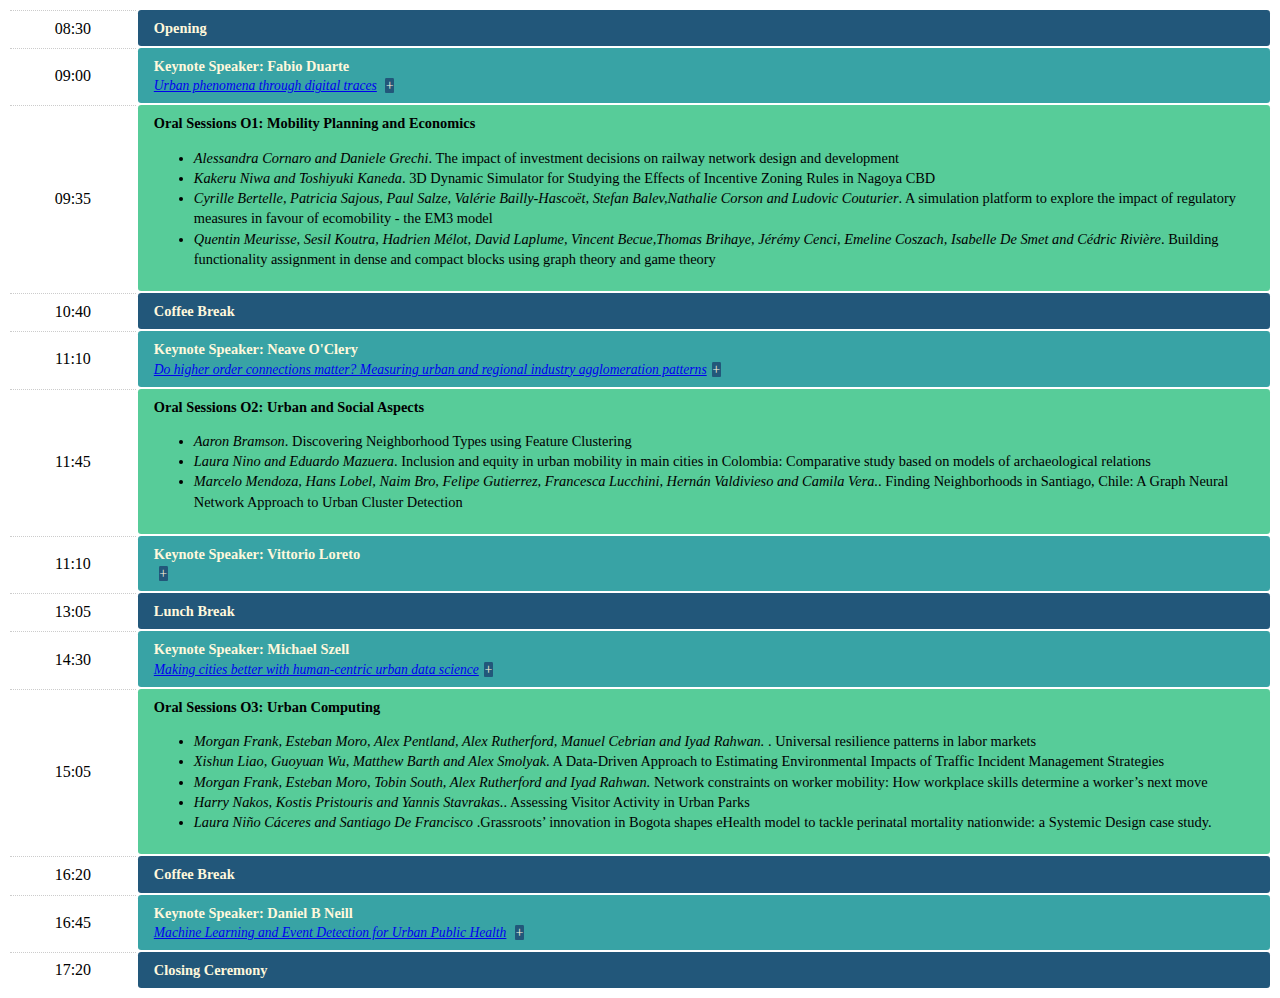
==== program.html @ 53a62a82 "program web version" ====
<!DOCTYPE html>
<html>

<head>
    <title>Urban Complex Systems 2021 - Program</title>
    <link rel="stylesheet" href="css/program.css">
  <meta name="description" content="Urban Complex Systems 2021"
/>

  <meta name="keywords" content="urban, complex systems, city"
/>
</head>
<script>
    function extend(e){
        console.log(e)
        var x = document.getElementById(e+"-abstract");
        if (x.style.display === "none") {
            x.style.display = "block";
        } else {
            x.style.display = "none";
        }
    }
</script>
<body>
    <table>
            <tr>
                <th>08:30</th>
                <td class="event">Opening</td>
            </tr>
            <tr>
                <th>09:00</th>
                <td class="keynote">Keynote Speaker: Fabio Duarte 
                    <span class='title-talk'><a href='speakers.html#1' target="blank">Urban phenomena through digital traces</a> <span id='duarte' onclick="extend(this.id)" class='btn_extend'>&#43;</span> </span>
                    <span class="abstract"id='duarte-abstract' style="display: none;">As layers of networks and digital information blanket urban space, new approaches to the study of the built environment are emerging. The way we describe and understand cities is being radically transformed—as are the tools we use to design them. In this presentation, I will explore how we can use digital tools to understand urban phenomena in novel ways. In Desirable Streets, I will explore how we can quantify what makes some street more desirable than others by analyzing hundreds of thousands of actual pedestrians trips in Boston, based on data collected via self-tracking apps. In Favela 4D I will show how we’re combining community involvement with handheld laser scanning technologies and methods to mathematically understand the complex urban environment of informal settlements in Rio de Janeiro.</span>
                </td>
            </tr>
            <tr>
                <th>09:35</th>
                <td class="oral">Oral Sessions O1: Mobility Planning and Economics
                    <ul>
                        <li><span class="author">Alessandra Cornaro and Daniele Grechi</span>. The impact of investment decisions on railway network design and development</li>
                        <li><span class="author">Kakeru Niwa and Toshiyuki Kaneda</span>. 3D Dynamic Simulator for Studying the Effects of Incentive Zoning Rules in Nagoya CBD</li>
                        <li><span class="author">Cyrille Bertelle, Patricia Sajous, Paul Salze, Valérie Bailly-Hascoët, Stefan Balev,Nathalie Corson and Ludovic Couturier</span>. A simulation platform to explore the impact of regulatory measures in favour of ecomobility - the EM3 model</li>
                        <li><span class="author">Quentin Meurisse, Sesil Koutra, Hadrien Mélot, David Laplume, Vincent Becue,Thomas Brihaye, Jérémy Cenci, Emeline Coszach, Isabelle De Smet and Cédric
                            Rivière</span>.
                            Building functionality assignment in dense and compact blocks using graph theory and game theory</li>
                    </ul>
                </td>
            </tr>
            <tr>
                <th>10:40</th>
                <td class="event">Coffee Break</td>
            </tr>
            <tr>
                <th>11:10</th>
                <td class="keynote">Keynote Speaker: Neave O'Clery 
                    <span class="title-talk"><a href='speakers.html#3' target="blank">Do higher order connections matter? Measuring urban and regional industry agglomeration patterns</a><span id="ocleary" onclick="extend(this.id)" class="btn_extend">&#43;</span></span>
                    <span id="ocleary-abstract" style="display: none;" class="abstract"> This talk will discuss a number of recent papers on the theme of measuring urban and regional industry agglomeration patterns. In particular, we will focus on the role of high order inter-industry connections, as encoded in the topology of industry networks or ’spaces', typically ignored in most common measures of industry agglomeration. Using data for the US, Ireland, Colombia and the UK, we show that these connections can play a key role in predicting a range of quantities such as local industry entry and employment growth.</span>
                </td>
            </tr>
            <tr>
                <th>11:45</th>
                <td class="oral">Oral Sessions O2: Urban and Social Aspects
                    <ul>
                        <li><span class="author">Aaron Bramson</span>. Discovering Neighborhood Types using Feature Clustering</li>
                        <li><span class="author">Laura Nino and Eduardo Mazuera</span>. Inclusion and equity in urban mobility in main cities in Colombia: Comparative study based on models of archaeological relations</li>
                        <li><span class="author">Marcelo Mendoza, Hans Lobel, Naim Bro, Felipe Gutierrez, Francesca Lucchini, Hernán Valdivieso and Camila Vera.</span>. Finding Neighborhoods in Santiago, Chile: A Graph Neural Network Approach to Urban Cluster Detection</li>
                    </ul>
                </td>
            </tr>
            <tr>
                <th>11:10</th>
                <td class="keynote">Keynote Speaker: Vittorio Loreto
                    <span class="title-talk"><a href='speakers.html#5' target="blank"></a> <span id="loreto" onclick="extend(this.id)" class="btn_extend">&#43;</span></span>
                    <span id="loreto-abstract" style="display: none;"></span>
                </td>
            </tr>
            <tr>
                <th>13:05</th>
                <td class="event">Lunch Break</td>
            </tr>
            <tr>
                <th>14:30</th>
                <td class="keynote">Keynote Speaker: Michael Szell
                    <span class="title-talk"> <a href='speakers.html#4' target="blank">Making cities better with human-centric urban data science</a><span id="szell" onclick="extend(this.id)" class="btn_extend">&#43;</span></span>
                    <span id="szell-abstract" style="display: none;" class='abstract'>Making our cities better and sustainable is key to solving the climate and urban transport crises. To this end, urban data science offers new tools to quantify societal problems in cities and to propose human-centric solutions to policy makers. In this talk I outline our recent and ongoing efforts towards that end, focusing on urban transport and vulnerable road users. I discuss inequalities between transport modes through mobility space and collision threat distributions, and automated methods based on network science to generate and merge bicycle networks and to identify their gaps, for different urban development stages. All research comes with concrete policy recommendations that significantly increase urban livability, public health, and decarbonization./span>
                </td>
            </tr>
            <tr>
                <th>15:05</th>
                <td class="oral">Oral Sessions O3: Urban Computing
                    <ul>
                        <li><span class="author">Morgan Frank, Esteban Moro, Alex Pentland, Alex Rutherford, Manuel Cebrian and Iyad Rahwan. </span>. Universal resilience patterns in labor markets</li>
                        <li><span class="author">Xishun Liao, Guoyuan Wu, Matthew Barth and Alex Smolyak</span>. A Data-Driven Approach to Estimating Environmental Impacts of Traffic Incident Management Strategies</li>
                        <li><span class="author">Morgan Frank, Esteban Moro, Tobin South, Alex Rutherford and Iyad Rahwan. </span> Network constraints on worker mobility: How workplace skills determine a worker’s next move</li>
                        <li><span class="author">Harry Nakos, Kostis Pristouris and Yannis Stavrakas.</span>. Assessing Visitor Activity in Urban Parks </li>
                        <li><span class="author">Laura Niño Cáceres and Santiago De Francisco </span>.Grassroots’ innovation in Bogota shapes eHealth model to tackle perinatal mortality nationwide: a Systemic Design case study.</li>
                    </ul>
                </td>
            </tr>
            <tr>
                <th>16:20</th>
                <td class="event">Coffee Break</td>
            </tr>
            <tr>
                <th>16:45</th>
                <td class="keynote">Keynote Speaker: Daniel B Neill
                    <span class="title-talk"><a href='speakers.html#1' target="blank">Machine Learning and Event Detection for Urban Public Health</a> <span id="neill" onclick="extend(this.id)" class="btn_extend">&#43;</span></span>
                    <span id="neill-abstract" style="display: none;" class="abstract">This talk will present new machine learning algorithms which can assist cities in monitoring and improving population health. First, we describe new approaches for targeting health interventions to address the opioid crisis. Our methods provide situational awareness of emerging patterns of overdoses, opioid use disorder, and risk behaviors at the geographic, subpopulation, and individual levels, as well as identifying networks of physicians and dispensaries engaged in unsafe opioid prescribing behaviors. Second, we describe a new event detection approach that provides public health practitioners with a "safety net" to detect newly emerging disease outbreaks and other previously unknown but potentially relevant patterns, using free-text chief complaint data from hospital emergency departments. Together, these methods will provide city public health agencies with a suite of tools and methods to improve the overall quality of population health and reduce health disparities.</span>
                </td>
            </tr>
            <tr>
                <th>17:20</th>
                <td class="event">Closing Ceremony</td>
            </tr>
            
    </table>
</body>
</html>
---- css/program.css ----
table {
    width: 100%;
  }

table tr:nth-child(even) th {
    font-weight: normal;
}

table th,
table td {
    padding: 0.5rem 1rem;
  }
  
table th {
    width: 10%;
    font-weight: normal;
    border-top: thin dotted #ccc;
}
  
table td {
    width: 90%;
    font-size: 0.9rem;
    line-height: 1.4;
    border-radius: 0.2rem;
    transition: opacity 0.3s ease;
    font-weight: bold;
}
  
table td > span {
    display: block;
    font-weight: normal;
}

table td > ul {
    font-weight: normal;
}

.title-talk {
    font-style: italic;
    font-size: 0.85rem;
}

.abstract{
    font-size: 0.8rem;
    padding-left: 1rem;
    padding-right: 1rem;
    padding-top: 0.5rem;
}

.author {
    font-style: italic;
}
  
.keynote {
    background-color: #38A3A5;
    color: cornsilk;
  }
  
.event {
    background-color: #22577A;
    color: cornsilk;
  }
  
  
.oral {
    background-color: #57CC99;
  }

.btn_extend {
    border-radius: 10%;
    background: #22577A;
    margin-left: 0.3rem;
    width: auto;
    aspect-ratio: 1/1;
}
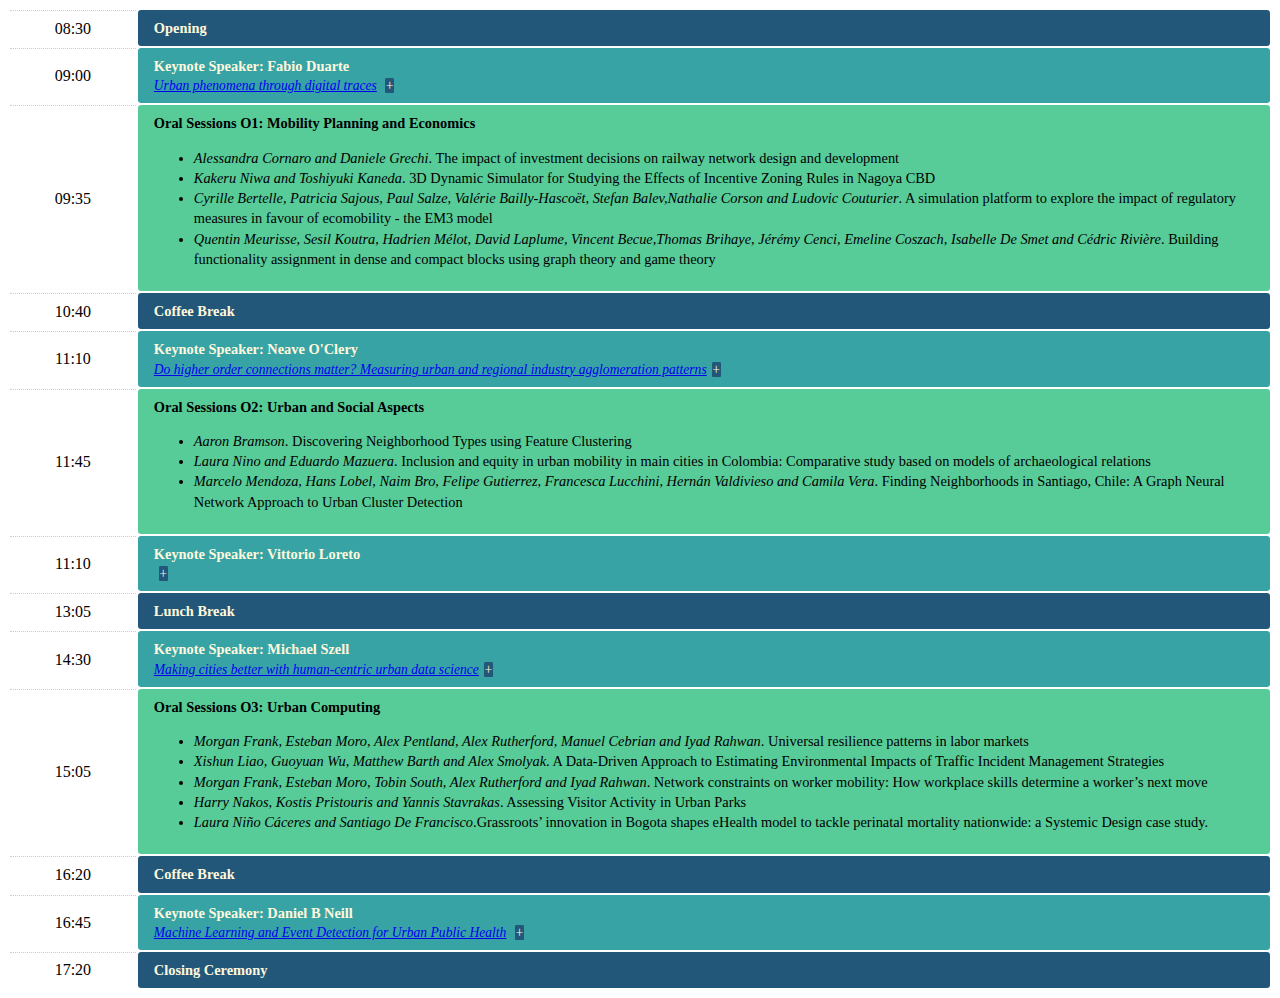
==== commit 19614bd2: "program web version - fix punti" ====
--- a/program.html
+++ b/program.html
@@ -64,7 +64,7 @@
                     <ul>
                         <li><span class="author">Aaron Bramson</span>. Discovering Neighborhood Types using Feature Clustering</li>
                         <li><span class="author">Laura Nino and Eduardo Mazuera</span>. Inclusion and equity in urban mobility in main cities in Colombia: Comparative study based on models of archaeological relations</li>
-                        <li><span class="author">Marcelo Mendoza, Hans Lobel, Naim Bro, Felipe Gutierrez, Francesca Lucchini, Hernán Valdivieso and Camila Vera.</span>. Finding Neighborhoods in Santiago, Chile: A Graph Neural Network Approach to Urban Cluster Detection</li>
+                        <li><span class="author">Marcelo Mendoza, Hans Lobel, Naim Bro, Felipe Gutierrez, Francesca Lucchini, Hernán Valdivieso and Camila Vera</span>. Finding Neighborhoods in Santiago, Chile: A Graph Neural Network Approach to Urban Cluster Detection</li>
                     </ul>
                 </td>
             </tr>
@@ -90,11 +90,11 @@
                 <th>15:05</th>
                 <td class="oral">Oral Sessions O3: Urban Computing
                     <ul>
-                        <li><span class="author">Morgan Frank, Esteban Moro, Alex Pentland, Alex Rutherford, Manuel Cebrian and Iyad Rahwan. </span>. Universal resilience patterns in labor markets</li>
+                        <li><span class="author">Morgan Frank, Esteban Moro, Alex Pentland, Alex Rutherford, Manuel Cebrian and Iyad Rahwan</span>. Universal resilience patterns in labor markets</li>
                         <li><span class="author">Xishun Liao, Guoyuan Wu, Matthew Barth and Alex Smolyak</span>. A Data-Driven Approach to Estimating Environmental Impacts of Traffic Incident Management Strategies</li>
-                        <li><span class="author">Morgan Frank, Esteban Moro, Tobin South, Alex Rutherford and Iyad Rahwan. </span> Network constraints on worker mobility: How workplace skills determine a worker’s next move</li>
-                        <li><span class="author">Harry Nakos, Kostis Pristouris and Yannis Stavrakas.</span>. Assessing Visitor Activity in Urban Parks </li>
-                        <li><span class="author">Laura Niño Cáceres and Santiago De Francisco </span>.Grassroots’ innovation in Bogota shapes eHealth model to tackle perinatal mortality nationwide: a Systemic Design case study.</li>
+                        <li><span class="author">Morgan Frank, Esteban Moro, Tobin South, Alex Rutherford and Iyad Rahwan</span>. Network constraints on worker mobility: How workplace skills determine a worker’s next move</li>
+                        <li><span class="author">Harry Nakos, Kostis Pristouris and Yannis Stavrakas</span>. Assessing Visitor Activity in Urban Parks </li>
+                        <li><span class="author">Laura Niño Cáceres and Santiago De Francisco</span>.Grassroots’ innovation in Bogota shapes eHealth model to tackle perinatal mortality nationwide: a Systemic Design case study.</li>
                     </ul>
                 </td>
             </tr>
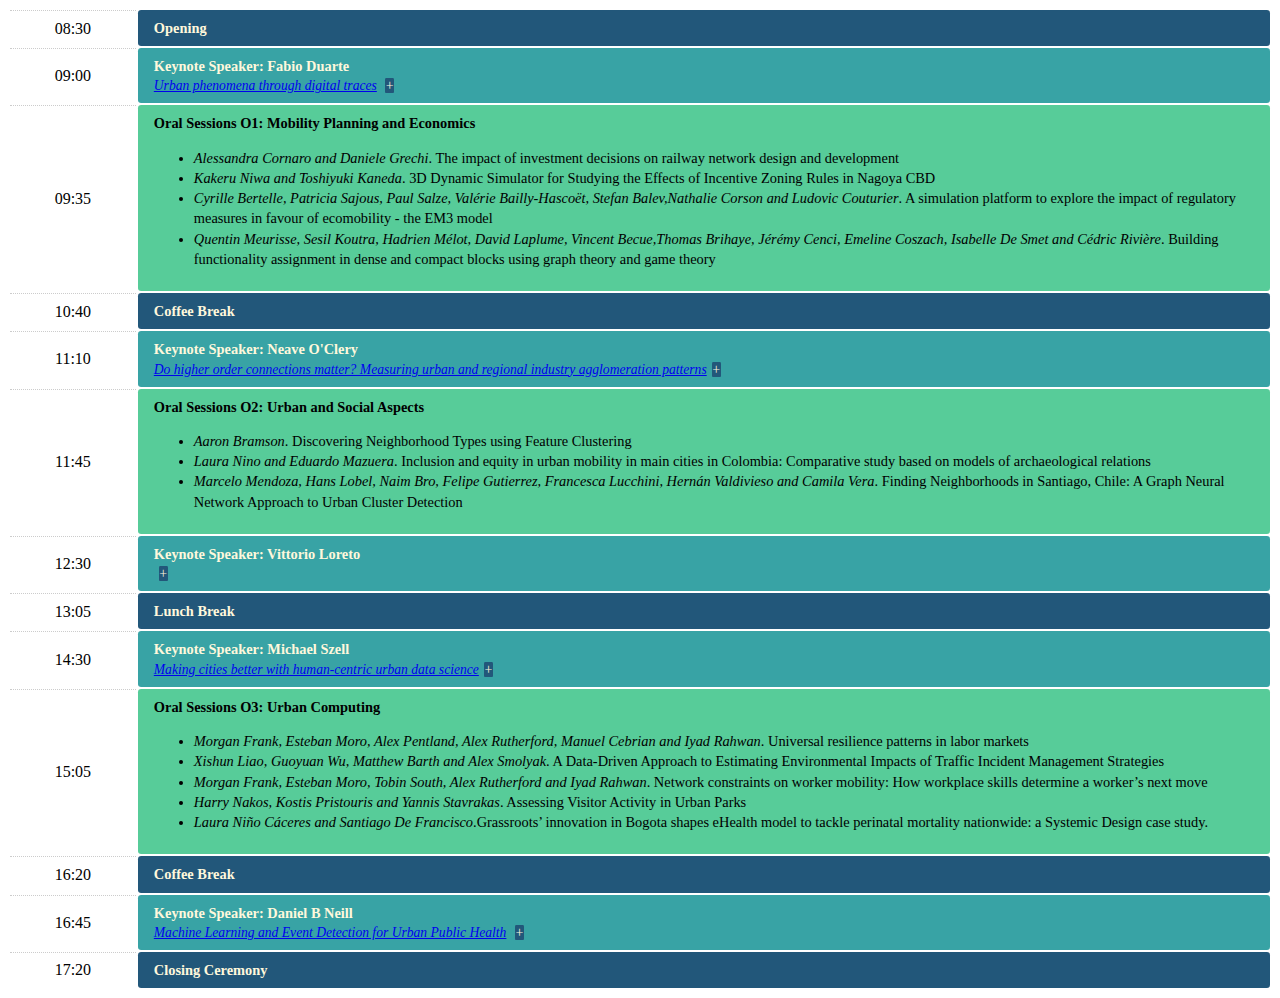
==== commit 81eedec6: "fix program web" ====
--- a/program.html
+++ b/program.html
@@ -69,7 +69,7 @@
                 </td>
             </tr>
             <tr>
-                <th>11:10</th>
+                <th>12:30</th>
                 <td class="keynote">Keynote Speaker: Vittorio Loreto
                     <span class="title-talk"><a href='speakers.html#5' target="blank"></a> <span id="loreto" onclick="extend(this.id)" class="btn_extend">&#43;</span></span>
                     <span id="loreto-abstract" style="display: none;"></span>
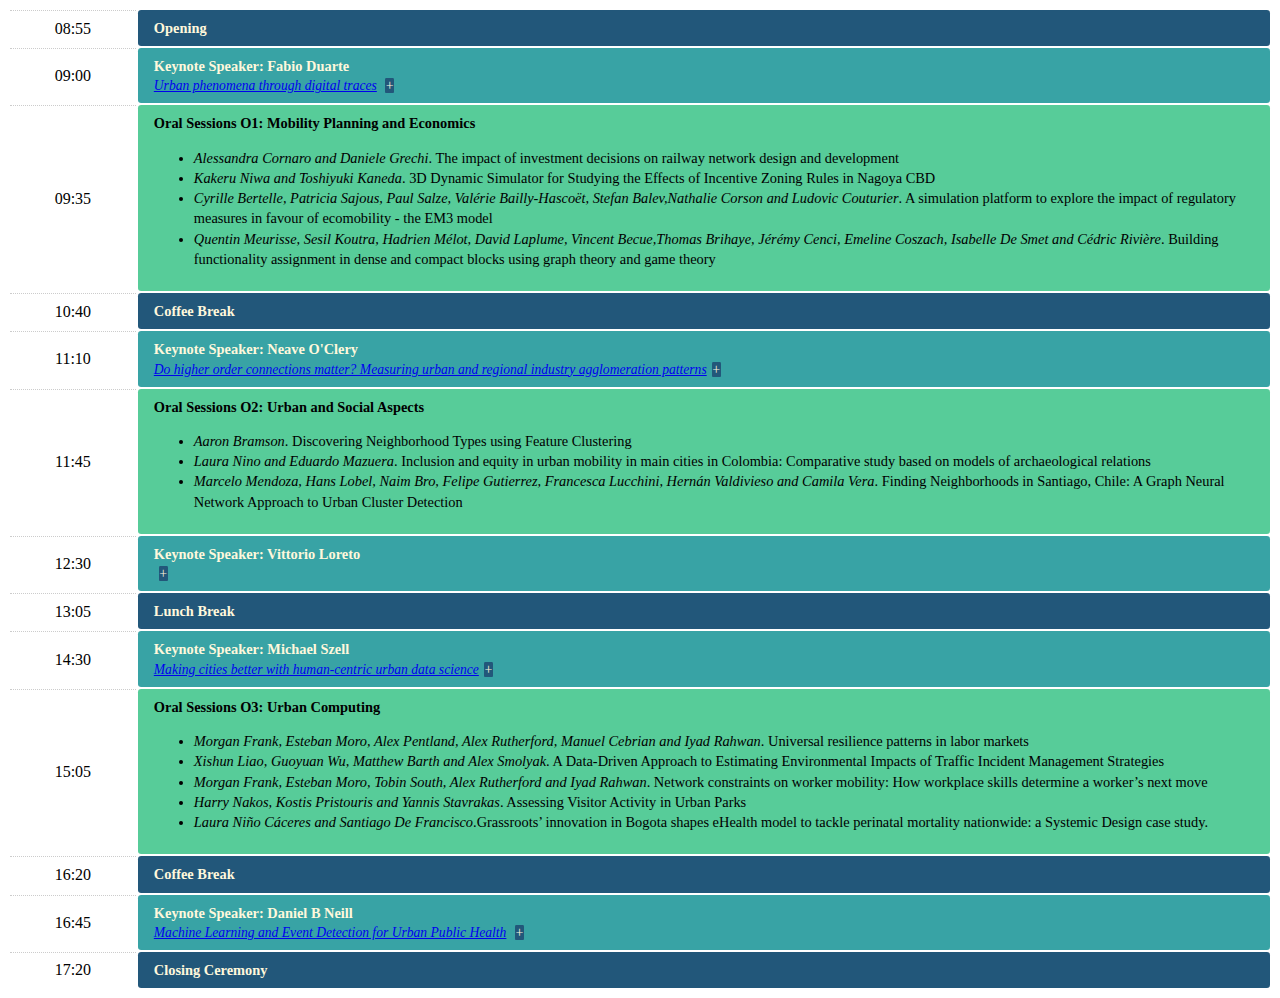
==== commit e070352d: "update speaker and opening" ====
--- a/program.html
+++ b/program.html
@@ -24,7 +24,7 @@
 <body>
     <table>
             <tr>
-                <th>08:30</th>
+                <th>08:55</th>
                 <td class="event">Opening</td>
             </tr>
             <tr>
